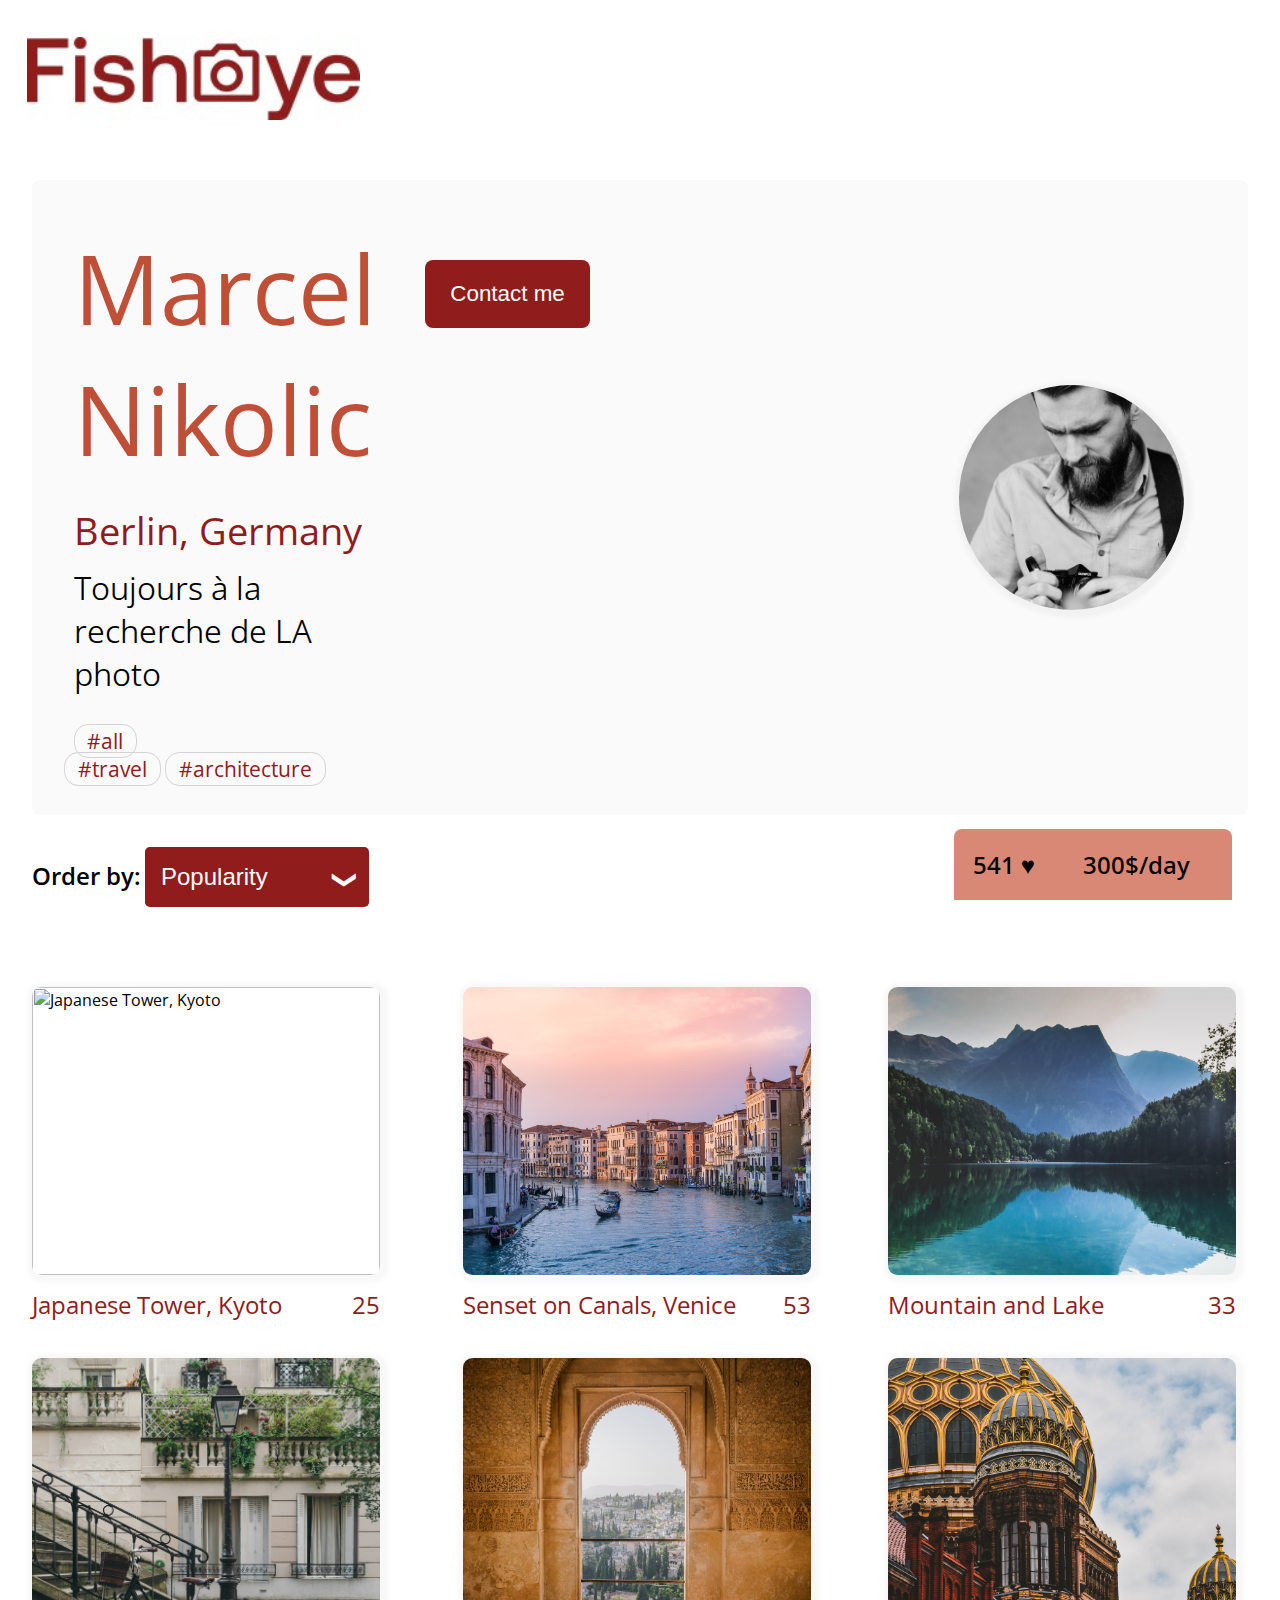
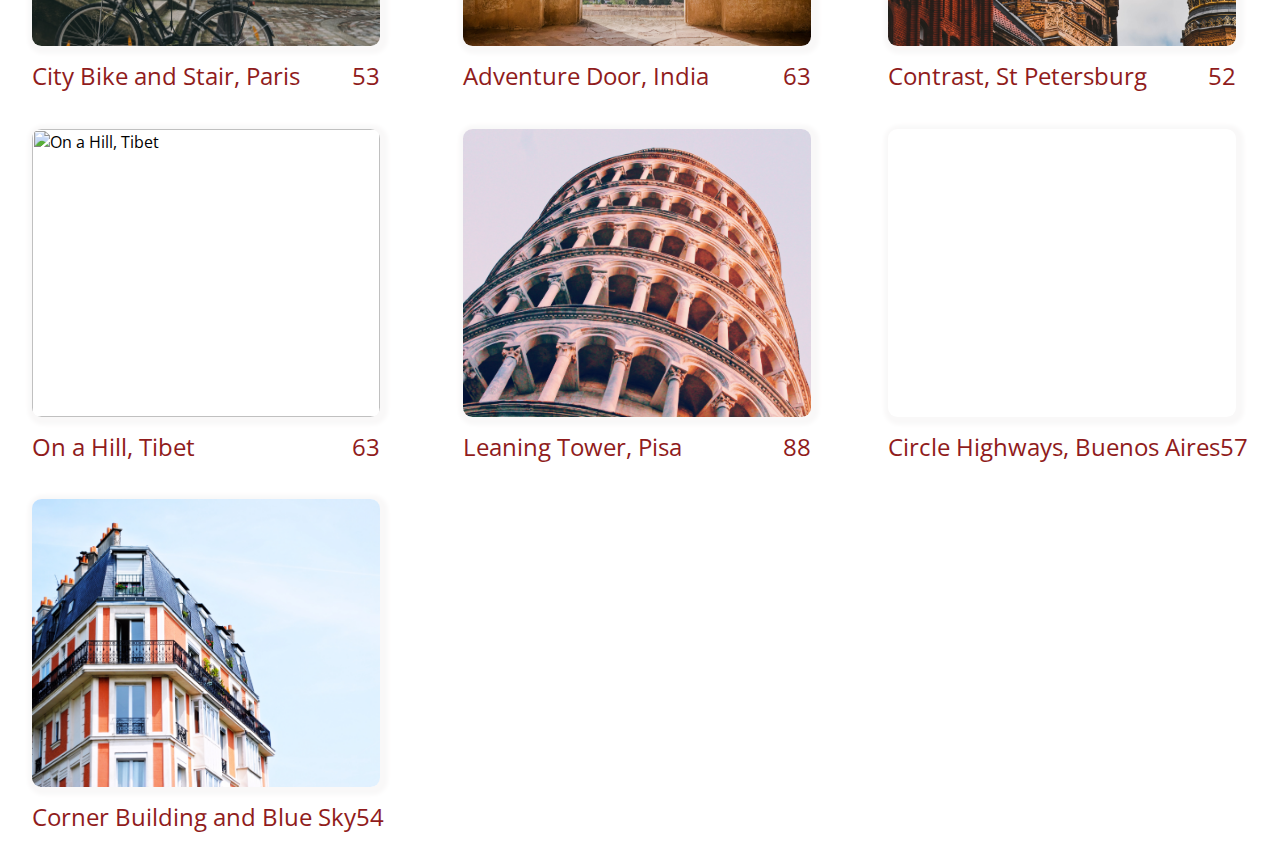
==== 195.html @ b472a254 "All features and subpages implemented" ====
<!DOCTYPE html>

<html lang="en">
  <head>
    <meta charset="utf-8" />
    <meta name="viewport" content="width=device-width, initial-scale=1" />

    <title>Name</title>
    <meta
      name="description"
      content="Photographer page of Mimi Keel on fisheye."
    />
    <meta name="author" content="SitePoint" />

    <meta property="og:title" content="A Basic HTML5 Template" />
    <meta property="og:type" content="website" />
    <meta
      property="og:url"
      content="https://www.sitepoint.com/a-basic-html5-template/"
    />
    <meta
      property="og:description"
      content="A simple HTML5 Template for new projects."
    />
    <meta property="og:image" content="image.png" />

    <link rel="stylesheet" href="css/individualPage.css" />
    <script
      src="https://kit.fontawesome.com/f245a83461.js"
      crossorigin="anonymous"
    ></script>
  </head>

  <body>
    <header>
      <a href="index.html" class="header-link">
        <img
          src="files/media/fisheyeLogo.png"
          alt="Fisheye Company Logo"
          title="fisheyeLogo"
          class="header-link__image"
        />
      </a>
    </header>

    <main>
      <section class="photographer-pageheader">
        <div class="photographer-pageheader__textcontainer">
          <h1 class="photographer-pageheader__name">Name</h1>
          <p class="photographer-pageheader__location">City, Country</p>
          <p class="photographer-pageheader__tagline">
            The Tagline
          </p>
          <span class="photographer-pageheader__hashtagcontainer">
           
            <a href="#all" class="hashtag hashtag--photographer-pageheader"
              >#all</a
            >
          </span>
        </div>
        <div class="photographer-pageheader__buttoncontainer">
          <button id="contact-btn" class="button-primary">Contact me</button>
        </div>
        <div id="contactModal" class="modal">
          <!-- Modal content -->
          <div class="modal__content">
            <span class="close">&times;</span>
            <h1 class="modal__title" id="modal__title">Contact 
              <br>Name</h1>
            <form name="contact" id="contact-form"  method="get" onsubmit="logMessageToConsole(); return false">
              <div
                class="formData">
                <label>First Name</label><br>
                <input
                  class="text-control"
                  type="text"
                  id="first"
                  name="first"
                  minlength="2"
                  required
                  oninvalid="this.setCustomValidity('')"
                /><br>
              </div>
              <div
                class="formData">
                <label>Last Name</label><br>
                <input
                  class="text-control"
                  type="text"
                  id="last"
                  name="last"
                  minlength="2"
                  required
                  oninvalid="this.setCustomValidity('')"
                /><br>
              </div>
              <div
                class="formData">
                <label>Email</label><br>
                <input
                  class="text-control"
                  type="email"
                  id="email"
                  name="email"
                  required
                /><br>
              </div>
              <div
                class="formData">
                <label>Your message</label><br>
                <textarea id="text-message" rows="4" cols="60">
                
                  </textarea>
                  <br>
              </div>
              <input
                class="btn-submit button-primary button-primary--modal"
                type="submit"
                id="submit"
                value="   Send    "
              />
            </form>
          </div>
        </div>
        
        
        <img
          class="photographer-pageheader__image"
          src="#"
          alt="Portrait of Name the photographer"
          title="Portrait of Name"
        />
      </section>
      <div class="order-by">
        <label class="order-by__label">Order by:</label>
        <div class="dropdown">
          <button class="dropbtn" id="dropdownCurrentOption">Popularity </button>
          <span class="dropdown__pointer">&#10094;</span>
          <div class="dropdown-content">
            
            <a class="dropdown__option" href="#order-by" id="dropdownOption1">Date</a>
            <span class="dropdown__lines1">_____________________________</span>
            <span class="dropdown__lines2">_____________________________</span>
            <a class="dropdown__option" href="#order-by" id="dropdownOption2">Title</a>
            
          </div>
        </div>
      </div>

      <div id="lightboxModal" class="lightbox">
        <!-- Lightbox content -->
        <div class="lightbox__content">
          <span class="lightbox__content__back">&#10094;</span>
          <img
            class="lightbox__content__image"
            id="lightbox__content__image"
            src="files/media/Photographers_ID_Photos/MimiKeel.jpg"
            alt="Portrait of Mimi Keel the photographer"
            title="Portrait of Mimi Keel"
          />
          <span class="lightbox__content__close">&times;</span>
          <span class="lightbox__content__forward">&#10095;</span>
          <p class="lightbox__content__title" id="lightbox__content__title">Mimi Keel</p>
        </div>
      </div>
      <section class="media-gallery" id="media-gallery">
        <!-- DUMMY MEDIA ITEM 
        <div class="media-item">
          <a href="#img" class="media-item__imagelink">
            <img
              class="media-item__image"
              src="files/media/Photographers_ID_Photos/MimiKeel.jpg"
              alt="Portrait of Mimi Keel the photographer"
              title="Portrait of Mimi Keel"
            />
          </a>
          <div class="media-item__text-content">
            <p class="media-item__title">Image Title</p>
            <p class="media-item__likes">9 <i class="fas fa-heart"></i></p>
          </div>
        </div> 
      <div class="media-item">
          <a href="#img" class="media-item__imagelink">
            <video>
              
              <source  src="files/media/243/Animals_Wild_Horses_in_the_mountains.mp4">
            </video>
            
          </a>
          <div class="media-item__text-content">
            <p class="media-item__title">Image Title</p>
            <p class="media-item__likes">9 <i class="fas fa-heart"></i></p>
          </div>
        </div>
      --></section>
      

      <!--   DUMMY HTML STRUCTURE for mirroring in javascript
    <section class="photographer-portrait">
      <a href="mimikeel.html" class="photographer-portrait__containerlink">
        <img
          class="photographer-portrait__image"
          src="files/media/Photographers_ID_Photos/MimiKeel.jpg"
          alt="Portrait of Mimi Keel the photographer"
          title="Portrait of Mimi Keel"
        />
        <h3 class="photographer-portrait__name">Mimi Keel</h3>
      </a>
        <p class="photographer-portrait__location">London, UK</p>
        <p class="photographer-portrait__tagline">Finding beauty in everyday things</p>
        <p class="photographer-portrait__price">400$/day</p>
        <span class="photographer-portrait__hashtagcontainer">
        <a href="#portrait" class="hashtag">#portrait</a>
        <a href="#events" class="hashtag">#events</a>
        <a href="#travel" class="hashtag">#travel</a>
        <a href="#animals" class="hashtag">#animals</a>
        </span>
    </section>
  -->
  <!-- The Modal -->
  
    </main>
    <span class="sticky-info"> <span class="sticky-info__likes "><i class="fas fa-heart"></i></span><span class="sticky-info__price"></span></span>
    <script src="js/script.js"></script>
  </body>
</html>
---- css/individualPage.css ----
@import url("https://fonts.googleapis.com/css2?family=Open+Sans:ital,wght@0,300;0,400;0,600;0,800;1,300&display=swap");
a {
  text-decoration: none;
  color: black;
}

body {
  font-family: "Open Sans", sans-serif;
}

h1 {
  color: #901c1c;
  font-size: 3.5rem;
  font-weight: 400;
}

.hashtag {
  font-size: .9rem;
  color: #901c1c;
  border: 1px solid lightgray;
  border-radius: .7rem;
  padding: .3rem;
  padding-top: .2rem;
  padding-bottom: .2rem;
  margin-right: .3rem;
}

.hashtag:hover, .hashtag:focus {
  color: #ffffff;
  background-color: #901c1c;
  border-color: #901c1c;
}

.hashtag--photographer-pageheader {
  font-size: 1.3rem;
  border-radius: .9rem;
  padding: .8rem;
  padding-top: .1rem;
  padding-bottom: .1rem;
}

.button-primary {
  font-size: 1.4rem;
  font-weight: 450;
  border-radius: .5rem;
  padding: 1.3rem;
  padding-left: 1.6rem;
  padding-right: 1.6rem;
  color: #ffffff;
  background-color: #901c1c;
  border: none;
}

.button-primary:hover, .button-primary :focus {
  background-color: #da8876;
  color: #000000;
  cursor: pointer;
}

.button-primary--modal:hover, .button-primary--modal :focus {
  background-color: #FAFAFA;
  color: #525252;
}

/* Dropdown Button */
.dropbtn {
  background-color: #901c1c;
  color: white;
  padding: 16px;
  font-size: 1.5rem;
  border-radius: .3rem;
  min-width: 14rem;
  text-align: left;
  border: 0px white none;
}

.dropbtn:hover {
  border-bottom-left-radius: 0rem;
  border-bottom-right-radius: 0rem;
}

/* The container <div> - needed to position the dropdown content */
.dropdown {
  position: relative;
  display: inline-block;
}

.dropdown__pointer {
  font-size: 1.5rem;
  position: absolute;
  right: 1.2rem;
  top: 1rem;
  color: white;
  -webkit-transform: rotate(-90deg);
          transform: rotate(-90deg);
  -webkit-transition: -webkit-transform .2s ease-in-out;
  transition: -webkit-transform .2s ease-in-out;
  transition: transform .2s ease-in-out;
  transition: transform .2s ease-in-out, -webkit-transform .2s ease-in-out;
}

/* Dropdown Content (Hidden by Default) */
.dropdown-content {
  display: none;
  position: absolute;
  background-color: #901c1c;
  color: white;
  min-width: 14rem;
  z-index: 1;
  border-bottom-left-radius: .3rem;
  border-bottom-right-radius: .3rem;
}

/* Links inside the dropdown */
.dropdown-content a {
  color: white;
  padding: 12px 16px;
  text-decoration: none;
  display: block;
  font-size: 1.5rem;
}

/* Change color of dropdown links on hover */
.dropdown-content a:hover {
  background-color: #901c1c;
}

.dropdown:hover a {
  border-bottom-left-radius: .3rem;
  border-bottom-right-radius: .3rem;
}

.dropdown:hover > .dropbtn {
  border-bottom-left-radius: 0rem;
  border-bottom-right-radius: 0rem;
}

/* Show the dropdown menu on hover */
.dropdown:hover .dropdown-content {
  display: block;
}

/* Change the background color of the dropdown button when the dropdown content is shown */
.dropdown:hover .dropbtn {
  background-color: #901c1c;
  color: white;
}

.dropdown:hover .dropdown__pointer {
  -webkit-transform: rotate(90deg);
          transform: rotate(90deg);
}

.dropdown:hover .dropdown__lines1 {
  position: absolute;
  padding: -16px;
  max-height: 5px;
  top: -1.2rem;
  left: .5rem;
  -webkit-user-select: none;
     -moz-user-select: none;
      -ms-user-select: none;
          user-select: none;
}

.dropdown:hover .dropdown__lines2 {
  position: absolute;
  padding: -16px;
  max-height: 5px;
  top: 2.4rem;
  left: .5rem;
  -webkit-user-select: none;
     -moz-user-select: none;
      -ms-user-select: none;
          user-select: none;
}

/* The Modal (background) */
.modal {
  display: none;
  /* Hidden by default */
  position: fixed;
  /* Stay in place */
  z-index: 1;
  /* Sit on top */
  left: 0;
  top: 0;
  width: 100%;
  /* Full width */
  height: 100%;
  /* Full height */
  overflow: auto;
  /* Enable scroll if needed */
  background-color: black;
  /* Fallback color */
  background-color: rgba(0, 0, 0, 0.4);
  /* Black w/ opacity */
  /* Modal Content/Box */
}

.modal__content {
  background-color: #da8876;
  margin: 15% auto;
  /* 15% from the top and centered */
  padding: 20px;
  border: 1px solid #888;
  width: 30%;
  /* Could be more or less, depending on screen size */
  border-radius: .5rem;
}

.modal__title {
  font-size: 3rem;
  position: top;
  padding-top: 0rem;
  margin-top: 0rem;
}

/* The Close Button */
.close {
  color: white;
  float: right;
  font-size: 5rem;
  font-weight: 300;
  margin-top: -2rem;
}

.close:hover,
.close :focus {
  color: black;
  text-decoration: none;
  cursor: pointer;
}

#modal__title {
  color: black;
}

.formData {
  font-size: 2rem;
  font-weight: 400;
  line-height: 3.3rem;
  margin-bottom: 0rem;
}

.text-control {
  padding: .6rem;
  font-size: 1.6rem;
  font-weight: 350;
  width: calc(100% - 2rem);
  border-radius: .5rem;
  border: none;
  margin-top: -1rem;
}

#text-message {
  padding: .6rem;
  font-size: 1.5rem;
  font-weight: 300;
  width: calc(100% - 2rem);
  border-radius: .5rem;
  border: none;
  height: 8rem;
}

textarea {
  font-weight: lighter;
}

/* The Modal (background) */
.lightbox {
  display: none;
  /* Hidden by default */
  position: fixed;
  /* Stay in place */
  z-index: 1;
  /* Sit on top */
  left: 0;
  top: 0;
  width: 100%;
  /* Full width */
  height: 100%;
  /* Full height */
  overflow: auto;
  /* Enable scroll if needed */
  background-color: black;
  /* Fallback color */
  background-color: rgba(0, 0, 0, 0.4);
  /* Black w/ opacity */
  border: none;
  /* Modal Content/Box */
}

.lightbox__content {
  background-color: white;
  margin: 15% auto;
  /* 15% from the top and centered */
  padding: 20px;
  border: 1px solid #888;
  width: 120vh;
  /* Could be more or less, depending on screen size */
  border-radius: .5rem;
  display: -ms-grid;
  display: grid;
  -ms-grid-columns: (minmax(10px, 1fr))[10];
      grid-template-columns: repeat(10, minmax(10px, 1fr));
  -ms-grid-rows: (minmax(10px, 1fr))[16];
      grid-template-rows: repeat(16, minmax(10px, 1fr));
      grid-template-areas: ". i i i i i i i i c" ". i i i i i i i i c" ". i i i i i i i i ." ". i i i i i i i i ." ". i i i i i i i i ." ". i i i i i i i i ." ". i i i i i i i i ." "b i i i i i i i i f" "b i i i i i i i i f" ". i i i i i i i i ." ". i i i i i i i i ." ". i i i i i i i i ." ". i i i i i i i i ." ". i i i i i i i i ." ". i i i i i i i i ." ". t t t . . . . . .";
}

.lightbox__content__back {
  -ms-grid-row: 1;
  -ms-grid-column: 2;
  grid-area: b;
  place-self: center stretch;
  font-size: 3rem;
  color: #901c1c;
  margin-left: 1.5rem;
}

.lightbox__content__back:hover,
.lightbox__content__back :focus {
  color: #da8876;
  text-decoration: none;
  cursor: pointer;
}

.lightbox__content__image {
  -ms-grid-row: 1;
  -ms-grid-row-span: 15;
  -ms-grid-column: 2;
  -ms-grid-column-span: 8;
  grid-area: i;
  -o-object-fit: cover;
  object-fit: cover;
  width: 100vh;
  height: 80vh;
  place-self: center center;
  -webkit-box-shadow: 2px 2px 4px 6px #f2f1f1;
          box-shadow: 2px 2px 4px 6px #f2f1f1;
  border-radius: .3rem;
}

.lightbox__content__close {
  -ms-grid-row: 3;
  -ms-grid-row-span: 2;
  -ms-grid-column: 1;
  -ms-grid-column-span: 3;
  grid-area: c;
  place-self: start end;
  color: #901c1c;
  float: right;
  font-size: 4rem;
  font-weight: 300;
  margin-top: -1.5rem;
}

.lightbox__content__close:hover,
.lightbox__content__close :focus {
  color: #da8876;
  text-decoration: none;
  cursor: pointer;
}

.lightbox__content__forward {
  -ms-grid-row: 8;
  -ms-grid-row-span: 2;
  -ms-grid-column: 10;
  grid-area: f;
  place-self: center end;
  font-size: 3rem;
  color: #901c1c;
  margin-right: 1.5rem;
}

.lightbox__content__forward:hover,
.lightbox__content__forward :focus {
  color: #da8876;
  text-decoration: none;
  cursor: pointer;
}

.lightbox__content__title {
  -ms-grid-row: 1;
  -ms-grid-column: 1;
  grid-area: t;
  font-size: 1.5rem;
  color: #901c1c;
  margin-left: -1rem;
  margin-top: 1.5rem;
  margin-bottom: 0rem;
}

/* The Close Button 
  .close {
    grid-area: forward;
    color: white;
    float: right;
    font-size: 5rem;
    font-weight: 300;
    margin-top: -2rem;
  
    &:hover,
    :focus {
      color: black;
      text-decoration: none;
      cursor: pointer;
    }
  }
  
 */
.sticky-info {
  display: -webkit-inline-box;
  display: -ms-inline-flexbox;
  display: inline-flex;
  font-size: 1.5rem;
  font-weight: 550;
  position: fixed;
  bottom: 0px;
  right: 3rem;
  min-width: 15rem;
  -webkit-user-select: none;
     -moz-user-select: none;
      -ms-user-select: none;
          user-select: none;
  background-color: #da8876;
  padding: 1.2rem;
  border-top-left-radius: .5rem;
  border-top-right-radius: .5rem;
}

.sticky-info__price {
  position: relative;
  right: -3rem;
}

body {
  display: -ms-grid;
  display: grid;
  min-height: 100vh;
  width: 95%;
  margin: auto;
  -ms-grid-columns: 1fr 1fr 1fr;
      grid-template-columns: 1fr 1fr 1fr;
  -ms-grid-rows: auto;
      grid-template-rows: auto;
      grid-template-areas: "h h h " "m m m" "m m m";
}

header {
  -ms-grid-row: 1;
  -ms-grid-column: 1;
  -ms-grid-column-span: 3;
  grid-area: h;
  display: -ms-grid;
  display: grid;
  -ms-grid-columns: 1fr 1fr 1fr;
      grid-template-columns: 1fr 1fr 1fr;
  -ms-grid-rows: 180px;
      grid-template-rows: 180px;
}

.header-link__image {
  margin-top: 2rem;
  margin-left: -1rem;
  -ms-grid-column: 1;
      grid-column-start: 1;
  grid-column-end: 2;
}

main {
  display: -ms-grid;
  display: grid;
  -ms-grid-row: 2;
  -ms-grid-row-span: 2;
  -ms-grid-column: 1;
  -ms-grid-column-span: 3;
  grid-area: m;
  -ms-grid-columns: subgrid;
      grid-template-columns: subgrid;
  -ms-grid-rows: (minmax(max-content, 1fr))[auto-fit];
      grid-template-rows: repeat(auto-fit, minmax(-webkit-max-content, 1fr));
      grid-template-rows: repeat(auto-fit, minmax(max-content, 1fr));
      grid-template-areas: "p p p " "o . ." "c c c" "c c c";
  max-height: -webkit-max-content;
  max-height: -moz-max-content;
  max-height: max-content;
}

.photographer-pageheader {
  background-color: #FAFAFA;
  border-radius: 0.5rem;
  -ms-grid-row: 1;
  -ms-grid-column: 3;
  grid-area: p;
      align-self: center;
  min-height: -webkit-max-content;
  min-height: -moz-max-content;
  min-height: max-content;
  display: -ms-grid;
  display: grid;
      grid-template-columns: subgrid;
      grid-template-areas: "t b p";
}

.photographer-pageheader__textcontainer {
  -ms-grid-row: 1;
  -ms-grid-column: 1;
  grid-area: t;
  margin: 2rem;
  -ms-flex-item-align: center;
      -ms-grid-row-align: center;
      align-self: center;
}

.photographer-pageheader__name {
  color: #bf5037;
  font-size: 6rem;
  font-weight: 400;
  padding: 0.3rem;
  margin: 0.3rem;
}

.photographer-pageheader__location {
  color: #901c1c;
  font-size: 2.4rem;
  margin: 0.6rem;
  margin-top: 1rem;
}

.photographer-pageheader__tagline {
  font-size: 2rem;
  margin: 0.6rem;
  font-weight: 350;
  margin-bottom: 2rem;
}

.photographer-pageheader__hashtagcontainer {
  margin-top: 4rem;
  margin-left: 0.6rem;
}

.photographer-pageheader__buttoncontainer {
  -ms-grid-row: 1;
  -ms-grid-column: 2;
  grid-area: b;
}

.photographer-pageheader__image {
  -o-object-fit: cover;
  object-fit: cover;
  width: 25vh;
  height: 25vh;
  border-radius: 50%;
  -ms-grid-row: 1;
  -ms-grid-column: 3;
  grid-area: p;
  -ms-grid-column-align: right;
      justify-self: right;
  margin: 2rem;
  -ms-flex-item-align: center;
      -ms-grid-row-align: center;
      align-self: center;
  margin-right: 4rem;
  -webkit-box-shadow: 2px 2px 4px 6px #f2f2f2;
          box-shadow: 2px 2px 4px 6px #f2f2f2;
}

#contact-btn {
  margin-top: 5rem;
}

.order-by {
  -ms-grid-row: 2;
  -ms-grid-column: 1;
  grid-area: o;
  padding-top: 2rem;
  padding-bottom: 5rem;
}

.order-by__label {
  font-size: 1.5rem;
  font-weight: 600;
}

.media-gallery {
  -ms-grid-row: 3;
  -ms-grid-row-span: 2;
  -ms-grid-column: 1;
  -ms-grid-column-span: 3;
  grid-area: c;
  display: -ms-grid;
  display: grid;
  -ms-grid-columns: subgrid;
      grid-template-columns: subgrid;
  -ms-grid-rows: auto;
      grid-template-rows: auto;
  -webkit-box-pack: center;
      -ms-flex-pack: center;
          justify-content: center;
  gap: 1vw 6vw;
}

.media-item {
  -ms-grid-column-align: center;
      justify-self: center;
  width: -webkit-max-content;
  width: -moz-max-content;
  width: max-content;
  -ms-grid-column-align: stretch;
      justify-self: stretch;
}

.media-item__image {
  -o-object-fit: cover;
  object-fit: cover;
  width: 27.2vw;
  height: 22.5vw;
  border-radius: 0.6rem;
  -webkit-box-shadow: 2px 2px 4px 6px #f9f8f8;
          box-shadow: 2px 2px 4px 6px #f9f8f8;
}

.media-item__textcontent {
  display: inline;
}

.media-item__title {
  color: #901c1c;
  font-size: 1.5rem;
  text-align: left;
  display: inline;
  float: left;
  margin-top: 0.5rem;
}

.media-item__likes {
  color: #901c1c;
  font-size: 1.5rem;
  text-align: right;
  display: inline;
  float: right;
  margin-top: 0.5rem;
}

video {
  -o-object-fit: cover;
  object-fit: cover;
  width: 27.2vw;
  height: 22.5vw;
  border-radius: 0.6rem;
  -webkit-box-shadow: 2px 2px 4px 6px #f9f8f8;
          box-shadow: 2px 2px 4px 6px #f9f8f8;
}
/*# sourceMappingURL=individualPage.css.map */
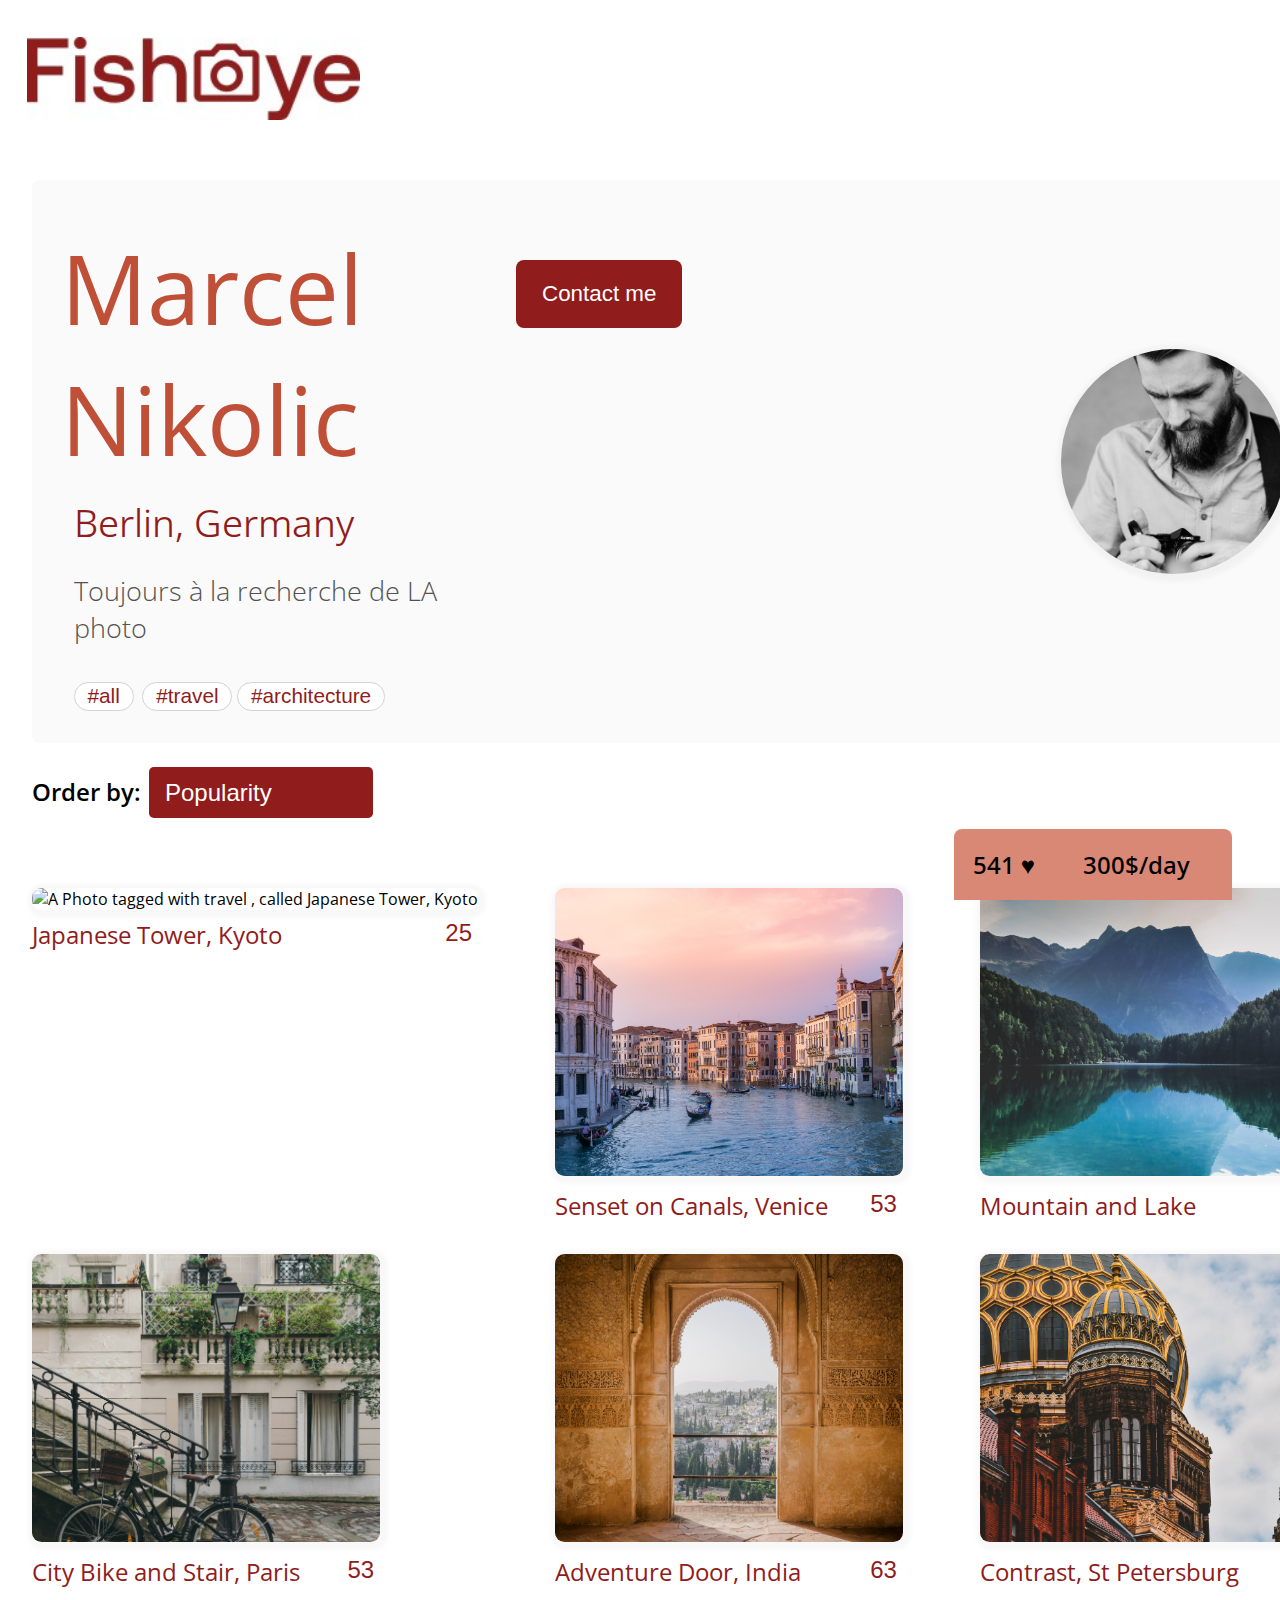
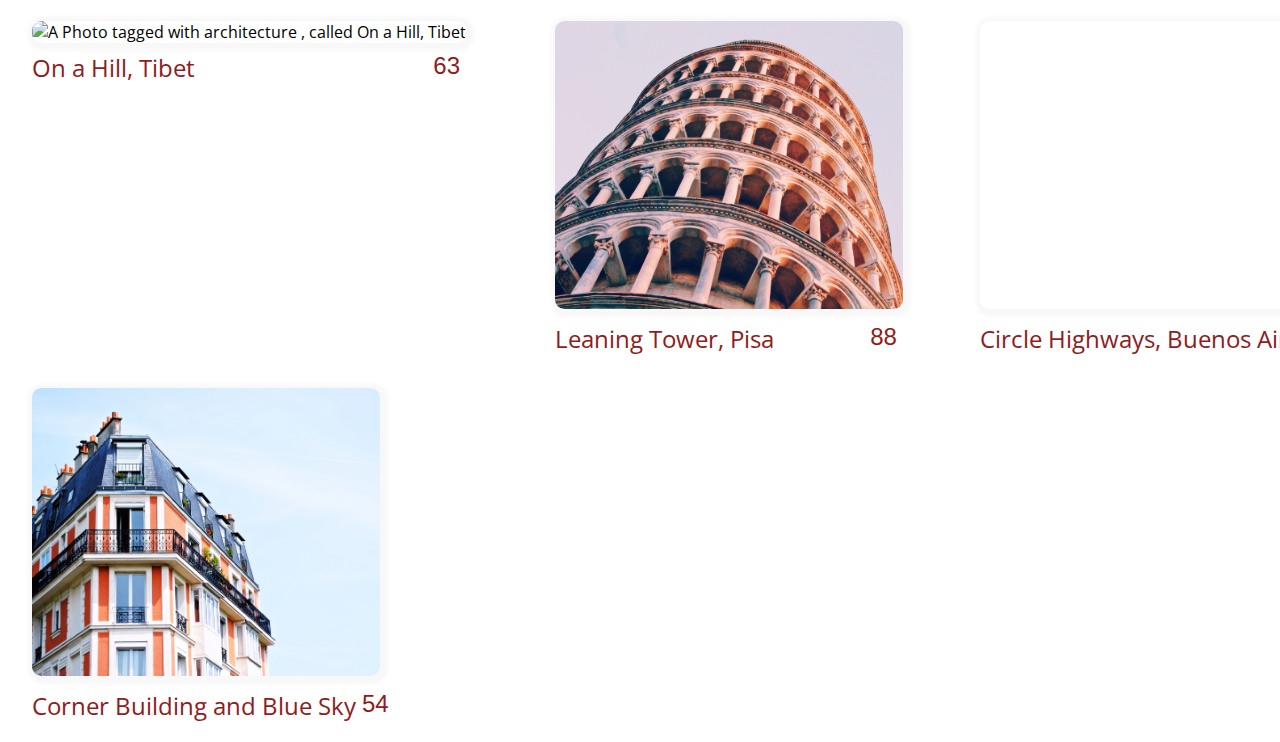
==== commit 1156a68b: "Fixed all checker issues(ac.abilty, w3c)" ====
--- a/195.html
+++ b/195.html
@@ -5,7 +5,7 @@
     <meta charset="utf-8" />
     <meta name="viewport" content="width=device-width, initial-scale=1" />
 
-    <title>Name</title>
+    <title>Photographer Page</title>
     <meta
       name="description"
       content="Photographer page of Mimi Keel on fisheye."
@@ -32,14 +32,9 @@
   </head>
 
   <body>
-    <header>
-      <a href="index.html" class="header-link">
-        <img
-          src="files/media/fisheyeLogo.png"
-          alt="Fisheye Company Logo"
-          title="fisheyeLogo"
-          class="header-link__image"
-        />
+    <header class="header-link__container" tabindex="0">
+      <a href="index.html" class="header-link" tabindex="0">
+        <img src="files/media/fisheyeLogo.png" alt="Fisheye Company Logo - jumps to index page" title="fisheyeLogo" class="header-link__image">
       </a>
     </header>
 
@@ -47,21 +42,24 @@
       <section class="photographer-pageheader">
         <div class="photographer-pageheader__textcontainer">
           <h1 class="photographer-pageheader__name">Name</h1>
-          <p class="photographer-pageheader__location">City, Country</p>
-          <p class="photographer-pageheader__tagline">
+          <h2 aria-label="Location of the photographer" class="photographer-pageheader__location">City, Country</h2>
+          <h3 aria-label="Tagline of the photographer" class="photographer-pageheader__tagline">
             The Tagline
-          </p>
-          <span class="photographer-pageheader__hashtagcontainer">
+          </h3>
+          <span aria-roledescription="Hashtag Navigation"  tabindex="0" class="photographer-pageheader__hashtagcontainer">
            
-            <a href="#all" class="hashtag hashtag--photographer-pageheader"
-              >#all</a
-            >
+            
+            <button id="hashtag-all" class="hashtag hashtag--photographer-pageheader">#all</button>
           </span>
         </div>
         <div class="photographer-pageheader__buttoncontainer">
           <button id="contact-btn" class="button-primary">Contact me</button>
         </div>
-        <div id="contactModal" class="modal">
+    
+  <!-- The Modal -->
+  
+
+        <div aria-modal="true" role="dialog" id="contactModal" class="modal">
           <!-- Modal content -->
           <div class="modal__content">
             <span class="close">&times;</span>
@@ -70,8 +68,9 @@
             <form name="contact" id="contact-form"  method="get" onsubmit="logMessageToConsole(); return false">
               <div
                 class="formData">
-                <label>First Name</label><br>
+                <label id="first-label">First Name</label><br>
                 <input
+                  aria-labelledby="first-label"
                   class="text-control"
                   type="text"
                   id="first"
@@ -83,8 +82,9 @@
               </div>
               <div
                 class="formData">
-                <label>Last Name</label><br>
+                <label id="last-label">Last Name</label><br>
                 <input
+                  aria-labelledby="last-label"
                   class="text-control"
                   type="text"
                   id="last"
@@ -96,8 +96,9 @@
               </div>
               <div
                 class="formData">
-                <label>Email</label><br>
+                <label id="email-label">Email</label><br>
                 <input
+                  aria-labelledby="email-label"
                   class="text-control"
                   type="email"
                   id="email"
@@ -107,8 +108,8 @@
               </div>
               <div
                 class="formData">
-                <label>Your message</label><br>
-                <textarea id="text-message" rows="4" cols="60">
+                <label id="text-message-label">Your message</label><br>
+                <textarea aria-labelledby="text-message-label" id="text-message" rows="4" cols="60">
                 
                   </textarea>
                   <br>
@@ -126,101 +127,42 @@
         
         <img
           class="photographer-pageheader__image"
-          src="#"
+          src="none"
           alt="Portrait of Name the photographer"
           title="Portrait of Name"
         />
       </section>
+      
       <div class="order-by">
-        <label class="order-by__label">Order by:</label>
-        <div class="dropdown">
-          <button class="dropbtn" id="dropdownCurrentOption">Popularity </button>
-          <span class="dropdown__pointer">&#10094;</span>
-          <div class="dropdown-content">
-            
-            <a class="dropdown__option" href="#order-by" id="dropdownOption1">Date</a>
-            <span class="dropdown__lines1">_____________________________</span>
-            <span class="dropdown__lines2">_____________________________</span>
-            <a class="dropdown__option" href="#order-by" id="dropdownOption2">Title</a>
-            
-          </div>
-        </div>
+        <label class="order-by__label" for="order-select">Order by:<span class="dropdown__pointer" aria-hidden="true"><i class="fas fa-chevron-left"></i></span></label>
+        <select onChange="orderBy(this.value)" class="dropdown-content" name="order-by" id="order-select">
+          <option  value="popularity">Popularity</option>
+          <option  value="date">Date</option>
+          <option  value="title">Title</option>
+        </select>
       </div>
 
-      <div id="lightboxModal" class="lightbox">
+      <div aria-modal="true" role="dialog" id="lightboxModal" class="lightbox">
         <!-- Lightbox content -->
         <div class="lightbox__content">
           <span class="lightbox__content__back">&#10094;</span>
           <img
             class="lightbox__content__image"
             id="lightbox__content__image"
-            src="files/media/Photographers_ID_Photos/MimiKeel.jpg"
-            alt="Portrait of Mimi Keel the photographer"
-            title="Portrait of Mimi Keel"
+            src="#"
+            alt="A photo with the tags xy called Title"
+            title="Title of the Lightbox Image"
           />
           <span class="lightbox__content__close">&times;</span>
           <span class="lightbox__content__forward">&#10095;</span>
-          <p class="lightbox__content__title" id="lightbox__content__title">Mimi Keel</p>
+          <h2 class="lightbox__content__title" id="lightbox__content__title">Lightbox Image Title</h2>
         </div>
       </div>
-      <section class="media-gallery" id="media-gallery">
-        <!-- DUMMY MEDIA ITEM 
-        <div class="media-item">
-          <a href="#img" class="media-item__imagelink">
-            <img
-              class="media-item__image"
-              src="files/media/Photographers_ID_Photos/MimiKeel.jpg"
-              alt="Portrait of Mimi Keel the photographer"
-              title="Portrait of Mimi Keel"
-            />
-          </a>
-          <div class="media-item__text-content">
-            <p class="media-item__title">Image Title</p>
-            <p class="media-item__likes">9 <i class="fas fa-heart"></i></p>
-          </div>
-        </div> 
-      <div class="media-item">
-          <a href="#img" class="media-item__imagelink">
-            <video>
-              
-              <source  src="files/media/243/Animals_Wild_Horses_in_the_mountains.mp4">
-            </video>
-            
-          </a>
-          <div class="media-item__text-content">
-            <p class="media-item__title">Image Title</p>
-            <p class="media-item__likes">9 <i class="fas fa-heart"></i></p>
-          </div>
+      <div aria-label="Media Gallery" class="media-gallery" id="media-gallery" role="grid" tabindex="0" aria-rowcount="4">
         </div>
-      --></section>
-      
-
-      <!--   DUMMY HTML STRUCTURE for mirroring in javascript
-    <section class="photographer-portrait">
-      <a href="mimikeel.html" class="photographer-portrait__containerlink">
-        <img
-          class="photographer-portrait__image"
-          src="files/media/Photographers_ID_Photos/MimiKeel.jpg"
-          alt="Portrait of Mimi Keel the photographer"
-          title="Portrait of Mimi Keel"
-        />
-        <h3 class="photographer-portrait__name">Mimi Keel</h3>
-      </a>
-        <p class="photographer-portrait__location">London, UK</p>
-        <p class="photographer-portrait__tagline">Finding beauty in everyday things</p>
-        <p class="photographer-portrait__price">400$/day</p>
-        <span class="photographer-portrait__hashtagcontainer">
-        <a href="#portrait" class="hashtag">#portrait</a>
-        <a href="#events" class="hashtag">#events</a>
-        <a href="#travel" class="hashtag">#travel</a>
-        <a href="#animals" class="hashtag">#animals</a>
-        </span>
-    </section>
-  -->
-  <!-- The Modal -->
-  
+ 
     </main>
-    <span class="sticky-info"> <span class="sticky-info__likes "><i class="fas fa-heart"></i></span><span class="sticky-info__price"></span></span>
+    <aside class="sticky-info"> <span class="sticky-info__likes "><i class="fas fa-heart"></i></span><span class="sticky-info__price"></span></aside>
     <script src="js/script.js"></script>
   </body>
 </html>
--- a/css/individualPage.css
+++ b/css/individualPage.css
@@ -11,6 +11,10 @@
 h1 {
   color: #901c1c;
   font-size: 3.5rem;
+  font-weight: 400;
+}
+
+h2 {
   font-weight: 400;
 }
 
@@ -23,6 +27,14 @@
   padding-top: .2rem;
   padding-bottom: .2rem;
   margin-right: .3rem;
+  margin-top: .2rem;
+  background-color: white;
+}
+
+@media (max-width: 450px) {
+  .hashtag {
+    font-size: .8rem;
+  }
 }
 
 .hashtag:hover, .hashtag:focus {
@@ -37,6 +49,15 @@
   padding: .8rem;
   padding-top: .1rem;
   padding-bottom: .1rem;
+}
+
+@media (max-width: 450px) {
+  .hashtag--photographer-pageheader {
+    font-size: .9rem;
+    text-align: start;
+    padding-right: .2rem;
+    padding-left: .2rem;
+  }
 }
 
 .button-primary {
@@ -101,14 +122,26 @@
 
 /* Dropdown Content (Hidden by Default) */
 .dropdown-content {
-  display: none;
+  -webkit-appearance: none;
+     -moz-appearance: none;
+          appearance: none;
   position: absolute;
   background-color: #901c1c;
   color: white;
   min-width: 14rem;
-  z-index: 1;
   border-bottom-left-radius: .3rem;
   border-bottom-right-radius: .3rem;
+  color: white;
+  padding: 12px 16px;
+  text-decoration: none;
+  font-size: 1.5rem;
+  margin-top: -.5rem;
+  margin-left: .5rem;
+  color: white;
+  border-radius: .3rem;
+  min-width: 14rem;
+  text-align: left;
+  border: 0px white none;
 }
 
 /* Links inside the dropdown */
@@ -121,8 +154,8 @@
 }
 
 /* Change color of dropdown links on hover */
-.dropdown-content a:hover {
-  background-color: #901c1c;
+.dropdown-content:focus {
+  border-radius: .3rem;
 }
 
 .dropdown:hover a {
@@ -209,11 +242,33 @@
   border-radius: .5rem;
 }
 
+@media (max-width: 450px) {
+  .modal__content {
+    width: 92vw;
+    height: 100vh;
+    margin-top: 0px;
+  }
+}
+
+@media (max-width: 450px) and (max-height: 670px) {
+  .modal__content {
+    height: -webkit-max-content;
+    height: -moz-max-content;
+    height: max-content;
+  }
+}
+
 .modal__title {
   font-size: 3rem;
   position: top;
   padding-top: 0rem;
   margin-top: 0rem;
+}
+
+@media (max-width: 450px) {
+  .modal__title {
+    font-size: 2.5rem;
+  }
 }
 
 /* The Close Button */
@@ -241,6 +296,12 @@
   font-weight: 400;
   line-height: 3.3rem;
   margin-bottom: 0rem;
+}
+
+@media (max-width: 450px) {
+  .formData {
+    font-size: 1.5rem;
+  }
 }
 
 .text-control {
@@ -261,6 +322,20 @@
   border-radius: .5rem;
   border: none;
   height: 8rem;
+}
+
+#submit {
+  margin-top: 1rem;
+}
+
+@media (max-width: 450px) {
+  #submit {
+    margin: 2rem 24vw;
+    padding-top: .5rem;
+    padding-bottom: .5rem;
+    padding-right: 3rem;
+    padding-left: 3rem;
+  }
 }
 
 textarea {
@@ -281,8 +356,6 @@
   /* Full width */
   height: 100%;
   /* Full height */
-  overflow: auto;
-  /* Enable scroll if needed */
   background-color: black;
   /* Fallback color */
   background-color: rgba(0, 0, 0, 0.4);
@@ -293,7 +366,7 @@
 
 .lightbox__content {
   background-color: white;
-  margin: 15% auto;
+  margin: 2% auto;
   /* 15% from the top and centered */
   padding: 20px;
   border: 1px solid #888;
@@ -306,7 +379,15 @@
       grid-template-columns: repeat(10, minmax(10px, 1fr));
   -ms-grid-rows: (minmax(10px, 1fr))[16];
       grid-template-rows: repeat(16, minmax(10px, 1fr));
-      grid-template-areas: ". i i i i i i i i c" ". i i i i i i i i c" ". i i i i i i i i ." ". i i i i i i i i ." ". i i i i i i i i ." ". i i i i i i i i ." ". i i i i i i i i ." "b i i i i i i i i f" "b i i i i i i i i f" ". i i i i i i i i ." ". i i i i i i i i ." ". i i i i i i i i ." ". i i i i i i i i ." ". i i i i i i i i ." ". i i i i i i i i ." ". t t t . . . . . .";
+      grid-template-areas: ". i i i i i i i i c" ". i i i i i i i i c" ". i i i i i i i i ." ". i i i i i i i i ." ". i i i i i i i i ." ". i i i i i i i i ." ". i i i i i i i i ." "b i i i i i i i i f" "b i i i i i i i i f" ". i i i i i i i i ." ". i i i i i i i i ." ". i i i i i i i i ." ". i i i i i i i i ." ". i i i i i i i i ." ". i i i i i i i i ." ". t t t t t . . . .";
+}
+
+@media (max-width: 450px) {
+  .lightbox__content {
+    width: 95vw;
+    height: 100vh;
+    margin-top: 0px;
+  }
 }
 
 .lightbox__content__back {
@@ -317,6 +398,14 @@
   font-size: 3rem;
   color: #901c1c;
   margin-left: 1.5rem;
+  cursor: pointer;
+}
+
+@media (max-width: 450px) {
+  .lightbox__content__back {
+    margin-left: .3rem;
+    font-size: 1.8rem;
+  }
 }
 
 .lightbox__content__back:hover,
@@ -342,6 +431,15 @@
   border-radius: .3rem;
 }
 
+@media (max-width: 450px) {
+  .lightbox__content__image {
+    width: 75vw;
+    height: 60vw;
+    margin-left: -1rem;
+    margin-top: 3.5rem;
+  }
+}
+
 .lightbox__content__close {
   -ms-grid-row: 3;
   -ms-grid-row-span: 2;
@@ -354,6 +452,21 @@
   font-size: 4rem;
   font-weight: 300;
   margin-top: -1.5rem;
+  cursor: pointer;
+}
+
+@media (max-width: 450px) {
+  .lightbox__content__close {
+    font-size: 2.2rem;
+    margin-top: 35vh;
+    margin-right: 5vw;
+  }
+}
+
+@media (max-width: 450px) and (max-height: 670px) {
+  .lightbox__content__close {
+    margin-top: 33vh;
+  }
 }
 
 .lightbox__content__close:hover,
@@ -372,6 +485,14 @@
   font-size: 3rem;
   color: #901c1c;
   margin-right: 1.5rem;
+  cursor: pointer;
+}
+
+@media (max-width: 450px) {
+  .lightbox__content__forward {
+    margin-right: 1.4rem;
+    font-size: 1.8rem;
+  }
 }
 
 .lightbox__content__forward:hover,
@@ -390,6 +511,20 @@
   margin-left: -1rem;
   margin-top: 1.5rem;
   margin-bottom: 0rem;
+}
+
+@media (max-width: 450px) {
+  .lightbox__content__title {
+    margin-top: -29vh;
+    font-size: 1.2rem;
+    margin-left: -.2rem;
+  }
+}
+
+@media (max-width: 450px) and (max-height: 670px) {
+  .lightbox__content__title {
+    margin-top: -25vh;
+  }
 }
 
 /* The Close Button 
@@ -430,6 +565,12 @@
   border-top-right-radius: .5rem;
 }
 
+@media (max-width: 450px) {
+  .sticky-info {
+    display: none;
+  }
+}
+
 .sticky-info__price {
   position: relative;
   right: -3rem;
@@ -448,6 +589,14 @@
       grid-template-areas: "h h h " "m m m" "m m m";
 }
 
+@media (max-width: 450px) {
+  body {
+    -ms-grid-columns: 1fr;
+        grid-template-columns: 1fr;
+        grid-template-areas: "h" "m" "m";
+  }
+}
+
 header {
   -ms-grid-row: 1;
   -ms-grid-column: 1;
@@ -461,12 +610,28 @@
       grid-template-rows: 180px;
 }
 
+@media (max-width: 450px) {
+  header {
+    -ms-grid-rows: max-content;
+        grid-template-rows: -webkit-max-content;
+        grid-template-rows: max-content;
+    margin-bottom: 2rem;
+  }
+}
+
 .header-link__image {
   margin-top: 2rem;
   margin-left: -1rem;
   -ms-grid-column: 1;
       grid-column-start: 1;
   grid-column-end: 2;
+}
+
+@media (max-width: 450px) {
+  .header-link__image {
+    width: 50vw;
+    margin-left: 0rem;
+  }
 }
 
 main {
@@ -488,6 +653,14 @@
   max-height: max-content;
 }
 
+@media (max-width: 450px) {
+  main {
+    -ms-grid-columns: 1fr;
+        grid-template-columns: 1fr;
+        grid-template-areas: "p" "o" "c";
+  }
+}
+
 .photographer-pageheader {
   background-color: #FAFAFA;
   border-radius: 0.5rem;
@@ -504,6 +677,13 @@
       grid-template-areas: "t b p";
 }
 
+@media (max-width: 450px) {
+  .photographer-pageheader {
+        grid-template-areas: "t p";
+    background-color: white;
+  }
+}
+
 .photographer-pageheader__textcontainer {
   -ms-grid-row: 1;
   -ms-grid-column: 1;
@@ -514,37 +694,85 @@
       align-self: center;
 }
 
+@media (max-width: 450px) {
+  .photographer-pageheader__textcontainer {
+    margin: 0rem;
+  }
+}
+
 .photographer-pageheader__name {
   color: #bf5037;
   font-size: 6rem;
   font-weight: 400;
   padding: 0.3rem;
   margin: 0.3rem;
+  margin-left: -.5rem;
+}
+
+@media (max-width: 450px) {
+  .photographer-pageheader__name {
+    font-size: 2.05rem;
+    max-width: 65%;
+  }
 }
 
 .photographer-pageheader__location {
   color: #901c1c;
   font-size: 2.4rem;
   margin: 0.6rem;
-  margin-top: 1rem;
+  margin-top: .5rem;
+  font-weight: 350;
+  margin-bottom: 1.5rem;
+}
+
+@media (max-width: 450px) {
+  .photographer-pageheader__location {
+    font-size: 1.1rem;
+    margin-top: -.7rem;
+    margin-bottom: 0rem;
+  }
 }
 
 .photographer-pageheader__tagline {
-  font-size: 2rem;
+  font-size: 1.7rem;
   margin: 0.6rem;
-  font-weight: 350;
+  font-weight: 300;
   margin-bottom: 2rem;
+  color: #525252;
+}
+
+@media (max-width: 450px) {
+  .photographer-pageheader__tagline {
+    font-size: .9rem;
+    margin-bottom: .6rem;
+    margin-top: .2rem;
+  }
 }
 
 .photographer-pageheader__hashtagcontainer {
   margin-top: 4rem;
   margin-left: 0.6rem;
+}
+
+@media (max-width: 450px) {
+  .photographer-pageheader__hashtagcontainer {
+    margin-top: 0rem;
+  }
 }
 
 .photographer-pageheader__buttoncontainer {
   -ms-grid-row: 1;
   -ms-grid-column: 2;
   grid-area: b;
+}
+
+@media (max-width: 450px) {
+  .photographer-pageheader__buttoncontainer {
+    display: block;
+    position: fixed;
+    bottom: 2rem;
+    left: 27vw;
+  }
 }
 
 .photographer-pageheader__image {
@@ -567,8 +795,32 @@
           box-shadow: 2px 2px 4px 6px #f2f2f2;
 }
 
+@media (max-width: 450px) {
+  .photographer-pageheader__image {
+    width: 25vw;
+    height: 25vw;
+    margin-top: 0vw;
+    margin-right: 6%;
+  }
+}
+
+@media (max-width: 450px) and (max-width: 370px) {
+  .photographer-pageheader__image {
+    margin-right: 20px;
+    margin-top: -7vw;
+  }
+}
+
 #contact-btn {
   margin-top: 5rem;
+}
+
+@media (max-width: 450px) {
+  #contact-btn {
+    margin-top: 0rem;
+    padding-top: .5rem;
+    padding-bottom: .5rem;
+  }
 }
 
 .order-by {
@@ -577,6 +829,12 @@
   grid-area: o;
   padding-top: 2rem;
   padding-bottom: 5rem;
+}
+
+@media (max-width: 450px) {
+  .order-by {
+    display: none;
+  }
 }
 
 .order-by__label {
@@ -602,6 +860,12 @@
   gap: 1vw 6vw;
 }
 
+@media (max-width: 450px) {
+  .media-gallery {
+    margin-top: 2rem;
+  }
+}
+
 .media-item {
   -ms-grid-column-align: center;
       justify-self: center;
@@ -622,8 +886,21 @@
           box-shadow: 2px 2px 4px 6px #f9f8f8;
 }
 
+@media (max-width: 450px) {
+  .media-item__image {
+    width: 95vw;
+    height: 60vw;
+  }
+}
+
 .media-item__textcontent {
   display: inline;
+}
+
+@media (max-width: 450px) {
+  .media-item__textcontent {
+    margin-top: 0rem;
+  }
 }
 
 .media-item__title {
@@ -633,6 +910,15 @@
   display: inline;
   float: left;
   margin-top: 0.5rem;
+  font-weight: 400;
+}
+
+@media (max-width: 450px) {
+  .media-item__title {
+    font-size: 1.1rem;
+    margin-left: .2rem;
+    margin-top: .2rem;
+  }
 }
 
 .media-item__likes {
@@ -641,7 +927,18 @@
   text-align: right;
   display: inline;
   float: right;
+  border: none;
+  background-color: white;
+  cursor: pointer;
   margin-top: 0.5rem;
+}
+
+@media (max-width: 450px) {
+  .media-item__likes {
+    font-size: 1.1rem;
+    margin-right: .3rem;
+    margin-top: .2rem;
+  }
 }
 
 video {
@@ -653,4 +950,11 @@
   -webkit-box-shadow: 2px 2px 4px 6px #f9f8f8;
           box-shadow: 2px 2px 4px 6px #f9f8f8;
 }
+
+@media (max-width: 450px) {
+  video {
+    width: 95vw;
+    height: 60vw;
+  }
+}
 /*# sourceMappingURL=individualPage.css.map */